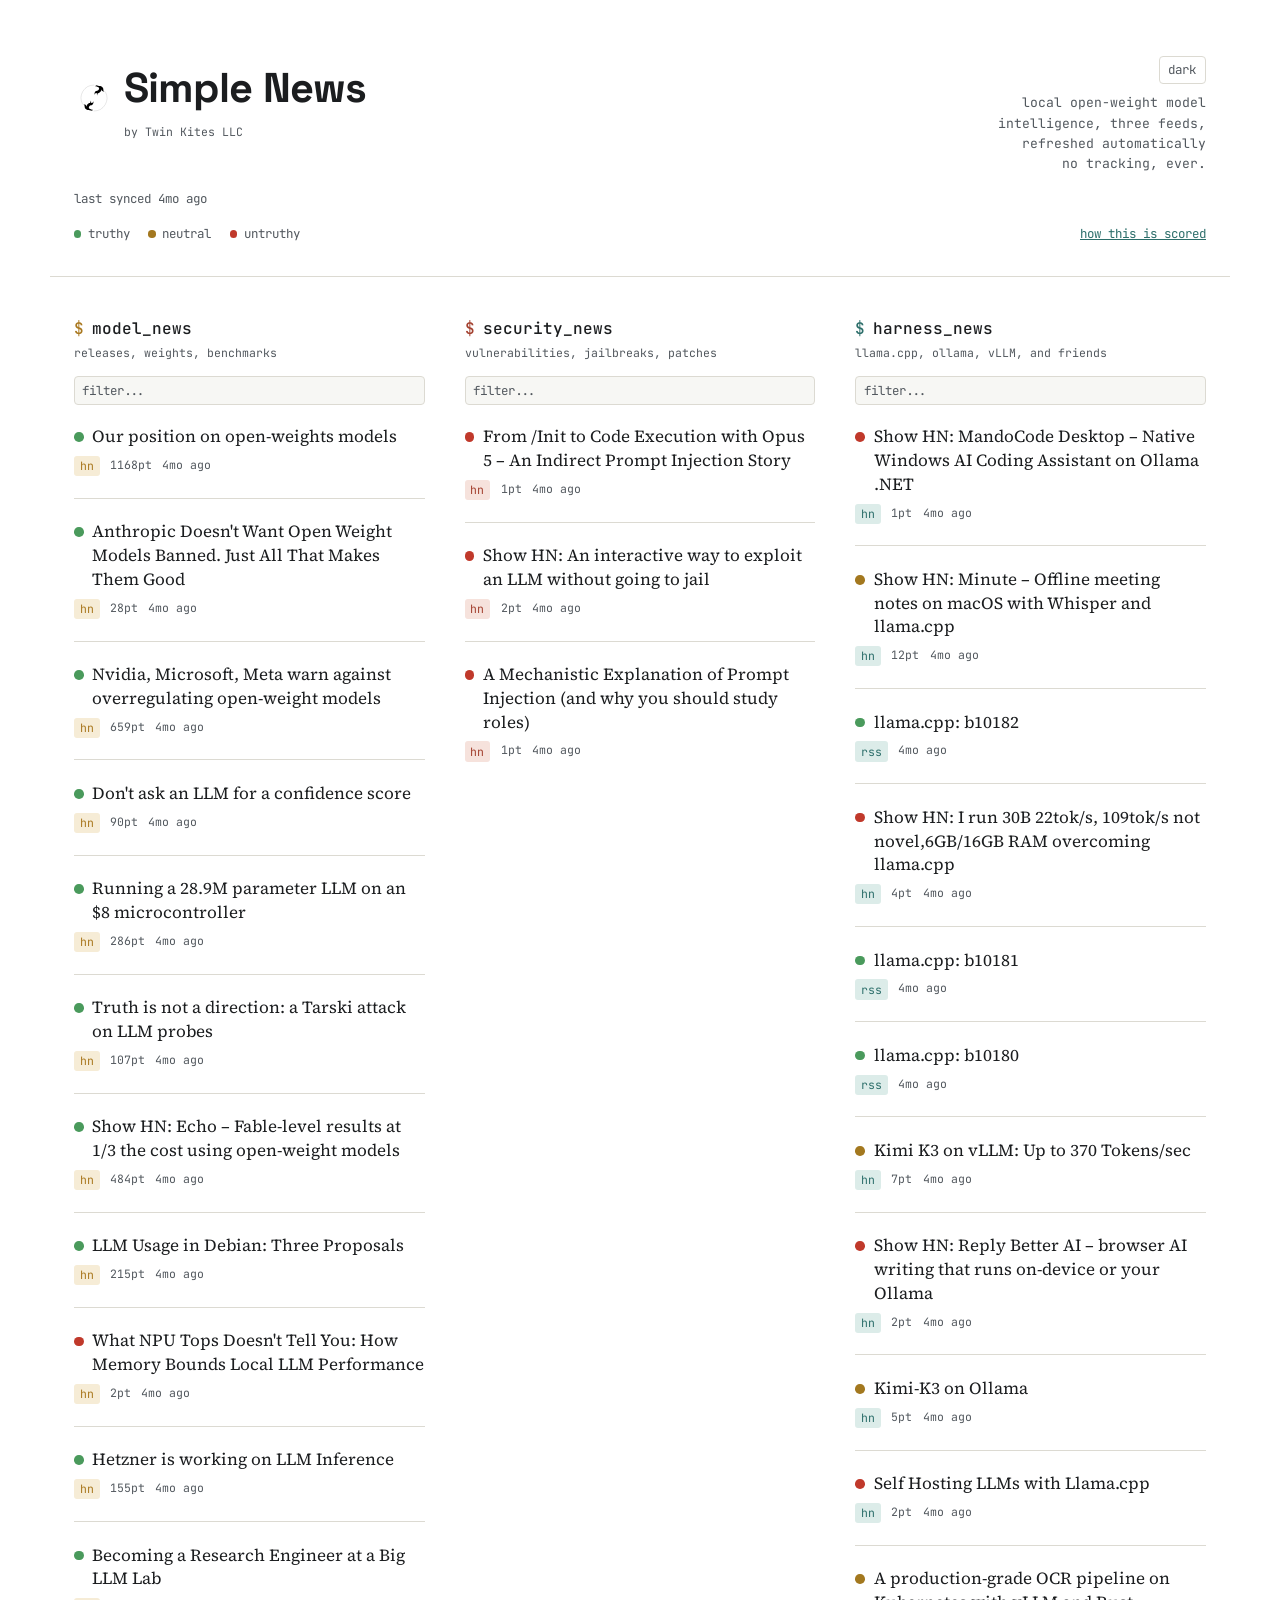
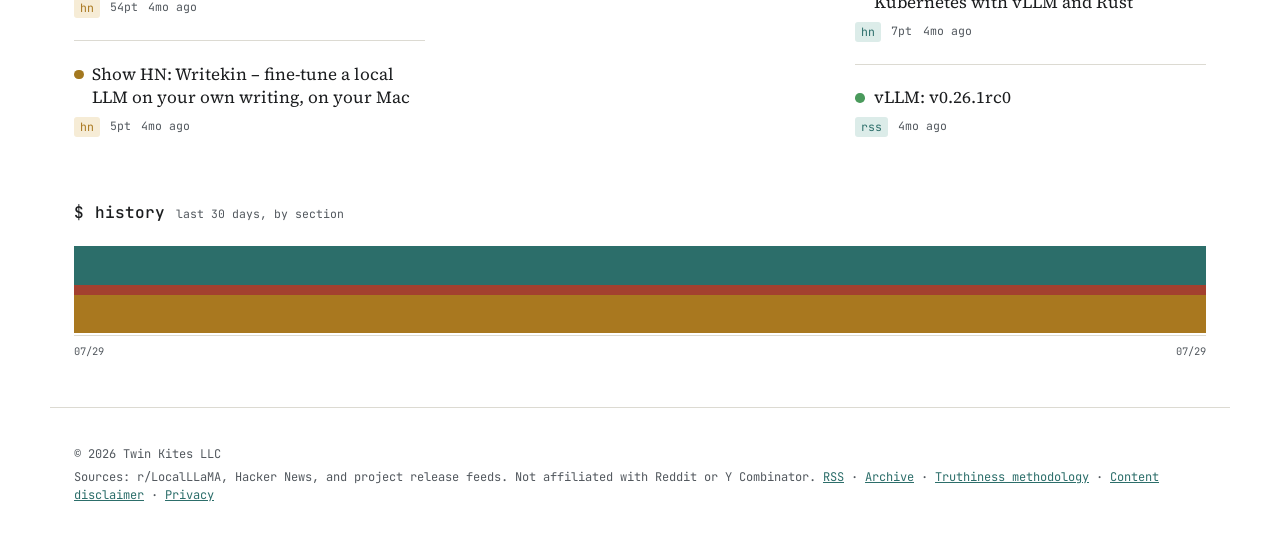
==== index.html @ e1ab5d45 "Add files via upload" ====
<!doctype html>
<html lang="en">
<head>
<meta charset="utf-8">
<meta name="viewport" content="width=device-width, initial-scale=1">
<title>Simple News - local open-weight model intelligence</title>
<meta name="description" content="A daily digest of local open-weight model news, security research, and inference harness updates, pulled from r/LocalLLaMA, Hacker News, and official project release feeds.">
<link rel="icon" href="assets/logo.svg" type="image/svg+xml">
<link rel="alternate" type="application/rss+xml" title="Simple News" href="feed.xml">
<link rel="stylesheet" href="assets/style.css">
<script>
try {
  if (localStorage.getItem("simplenews:theme") === "dark") {
    document.documentElement.setAttribute("data-theme", "dark");
  }
} catch {}
</script>
</head>
<body>
<header class="masthead">
  <div class="masthead-row">
    <div class="wordmark-group">
      <img src="assets/logo.svg" alt="" class="logo" width="40" height="40">
      <div>
        <h1 class="wordmark">Simple News</h1>
        <p class="byline">by Twin Kites LLC</p>
      </div>
    </div>
    <div class="masthead-right">
      <button class="theme-toggle" id="theme-toggle" type="button" aria-label="Toggle dark mode">dark</button>
      <p class="tagline">local open-weight model intelligence, three feeds, refreshed automatically<br>no tracking, ever.</p>
    </div>
  </div>
  <p class="meta-line" id="updated-line">syncing...</p>
  <p class="meta-line" id="archive-banner" hidden></p>
  <div class="legend truth-key">
    <span class="legend-item"><span class="truth-dot truth-green"></span> truthy</span>
    <span class="legend-item"><span class="truth-dot truth-yellow"></span> neutral</span>
    <span class="legend-item"><span class="truth-dot truth-red"></span> untruthy</span>
    <a class="legend-link" href="methodology.html">how this is scored</a>
  </div>
</header>

<main class="board" id="board">
  <section class="column" data-section="model">
    <h2 class="col-head"><span class="prompt">$</span> model_news</h2>
    <p class="col-sub">releases, weights, benchmarks</p>
    <input class="filter" type="search" placeholder="filter..." aria-label="Filter model news" data-target="model">
    <ol class="entries" id="model-entries" aria-live="polite"></ol>
  </section>

  <section class="column" data-section="security">
    <h2 class="col-head"><span class="prompt">$</span> security_news</h2>
    <p class="col-sub">vulnerabilities, jailbreaks, patches</p>
    <input class="filter" type="search" placeholder="filter..." aria-label="Filter security news" data-target="security">
    <ol class="entries" id="security-entries" aria-live="polite"></ol>
  </section>

  <section class="column" data-section="harness">
    <h2 class="col-head"><span class="prompt">$</span> harness_news</h2>
    <p class="col-sub">llama.cpp, ollama, vLLM, and friends</p>
    <input class="filter" type="search" placeholder="filter..." aria-label="Filter harness news" data-target="harness">
    <ol class="entries" id="harness-entries" aria-live="polite"></ol>
  </section>
</main>

<section class="history" aria-label="Daily item volume by section">
  <h2 class="col-head history-head"><span class="prompt">$</span> history <span class="history-sub">last 30 days, by section</span></h2>
  <div class="history-chart" id="history-chart"></div>
  <div class="history-labels" id="history-labels"></div>
</section>

<footer class="site-footer">
  <p>&copy; <span id="year"></span> Twin Kites LLC</p>
  <p class="footnote">
    Sources: r/LocalLLaMA, Hacker News, and project release feeds. Not affiliated with Reddit or Y Combinator.
    <a href="feed.xml">RSS</a> ·
    <a href="archive.html">Archive</a> ·
    <a href="methodology.html">Truthiness methodology</a> ·
    <a href="disclaimer.html">Content disclaimer</a> ·
    <a href="privacy.html">Privacy</a>
  </p>
</footer>

<script src="assets/theme.js"></script>
<script src="assets/app.js"></script>
</body>
</html>
---- assets/style.css ----
@font-face {
  font-family: "Space Grotesk";
  font-style: normal;
  font-weight: 400 700;
  font-display: swap;
  src: url("fonts/space-grotesk.woff2") format("woff2");
}

@font-face {
  font-family: "Source Serif 4";
  font-style: normal;
  font-weight: 400 600;
  font-display: swap;
  src: url("fonts/source-serif-4.woff2") format("woff2");
}

@font-face {
  font-family: "JetBrains Mono";
  font-style: normal;
  font-weight: 400 500;
  font-display: swap;
  src: url("fonts/jetbrains-mono.woff2") format("woff2");
}

:root {
  --paper: #ffffff;
  --paper-raised: #f7f7f4;
  --ink: #1b1d1f;
  --ink-soft: #52585e;
  --rule: #dcdad2;
  --accent-model: #a9781f;
  --accent-model-bg: #f6ecd6;
  --accent-security: #a3402f;
  --accent-security-bg: #f6e2dc;
  --accent-harness: #2c6e6a;
  --accent-harness-bg: #dcece9;
  --focus: #2c6e6a;

  --font-display: "Space Grotesk", ui-sans-serif, system-ui, sans-serif;
  --font-body: "Source Serif 4", Georgia, "Times New Roman", serif;
  --font-mono: "JetBrains Mono", ui-monospace, "SFMono-Regular", Menlo, monospace;
}

:root[data-theme="dark"] {
  --paper: #16181a;
  --paper-raised: #1e2123;
  --ink: #ecece7;
  --ink-soft: #a3a9ae;
  --rule: #33373a;
  --accent-model: #e8c05a;
  --accent-model-bg: #362c14;
  --accent-security: #e08674;
  --accent-security-bg: #3a221c;
  --accent-harness: #6fbdb6;
  --accent-harness-bg: #17302d;
  --focus: #6fbdb6;
}

* { box-sizing: border-box; }

html { color-scheme: light; }
html[data-theme="dark"] { color-scheme: dark; }

body {
  margin: 0;
  background: var(--paper);
  color: var(--ink);
  font-family: var(--font-body);
  line-height: 1.55;
  -webkit-font-smoothing: antialiased;
}

a { color: inherit; }

:focus-visible {
  outline: 2px solid var(--focus);
  outline-offset: 3px;
}

.masthead {
  max-width: 1180px;
  margin: 0 auto;
  padding: 3.5rem 1.5rem 2rem;
  border-bottom: 1px solid var(--rule);
}

.masthead-row {
  display: flex;
  align-items: flex-start;
  justify-content: space-between;
  gap: 1.5rem;
  flex-wrap: wrap;
}

.masthead-right {
  display: flex;
  flex-direction: column;
  align-items: flex-end;
  gap: 0.6rem;
  min-width: 0;
}

.wordmark-group {
  display: flex;
  align-items: center;
  gap: 0.6rem;
}

.logo {
  display: block;
  border-radius: 4px;
}

[data-theme="dark"] .logo {
  filter: invert(1);
}

.wordmark {
  font-family: var(--font-display);
  font-weight: 700;
  font-size: clamp(1.9rem, 3.4vw, 2.6rem);
  letter-spacing: -0.02em;
  margin: 0;
}

.byline {
  font-family: var(--font-mono);
  font-size: 0.72rem;
  color: var(--ink-soft);
  margin: 0.15rem 0 0;
}

.tagline {
  font-family: var(--font-mono);
  font-size: 0.82rem;
  color: var(--ink-soft);
  margin: 0;
  text-align: right;
  max-width: 32ch;
}

.meta-line {
  font-family: var(--font-mono);
  font-size: 0.78rem;
  color: var(--ink-soft);
  margin: 0.9rem 0 0;
}

.theme-toggle {
  font-family: var(--font-mono);
  font-size: 0.78rem;
  color: var(--ink-soft);
  background: none;
  border: 1px solid var(--rule);
  border-radius: 4px;
  padding: 0.35em 0.7em;
  cursor: pointer;
  flex: none;
}

.theme-toggle:hover { color: var(--ink); border-color: var(--ink-soft); }

.meta-line a { color: var(--focus); }

#archive-banner {
  color: var(--accent-model);
}

.board {
  max-width: 1180px;
  margin: 0 auto;
  padding: 2.5rem 1.5rem 4rem;
  display: grid;
  grid-template-columns: repeat(3, 1fr);
  gap: 2.5rem;
}

@media (max-width: 880px) {
  .board { grid-template-columns: 1fr; gap: 3rem; }
}

.board.single-column {
  grid-template-columns: 1fr;
  max-width: 760px;
}

.prose {
  font-size: 1rem;
  line-height: 1.7;
}

.prose h3 {
  font-family: var(--font-mono);
  font-size: 0.85rem;
  text-transform: uppercase;
  letter-spacing: 0.04em;
  color: var(--ink-soft);
  margin: 2rem 0 0.6rem;
}

.prose h3:first-child { margin-top: 0; }

.prose code, .prose pre {
  font-family: var(--font-mono);
  font-size: 0.82rem;
}

.prose pre {
  background: var(--paper-raised);
  border: 1px solid var(--rule);
  border-radius: 4px;
  padding: 1rem;
  overflow-x: auto;
  white-space: pre-wrap;
}

.prose ul { padding-left: 1.2em; }

.legend {
  display: flex;
  gap: 1.5em;
  flex-wrap: wrap;
  font-family: var(--font-mono);
  font-size: 0.85rem;
  margin: 0.8rem 0 1.6rem;
}

.legend-item { display: flex; align-items: center; gap: 0.5em; }

.truth-key {
  font-size: 0.78rem;
  margin: 1rem 0 0;
  color: var(--ink-soft);
}

.legend-link { color: var(--focus); margin-left: auto; }

.column { min-width: 0; }

.col-head {
  font-family: var(--font-mono);
  font-size: 1rem;
  font-weight: 500;
  margin: 0 0 0.15rem;
  display: flex;
  align-items: baseline;
  gap: 0.5em;
}

[data-section="model"] .prompt { color: var(--accent-model); }
[data-section="security"] .prompt { color: var(--accent-security); }
[data-section="harness"] .prompt { color: var(--accent-harness); }

.col-sub {
  font-family: var(--font-mono);
  font-size: 0.72rem;
  color: var(--ink-soft);
  margin: 0 0 0.9rem;
}

.filter {
  width: 100%;
  font-family: var(--font-mono);
  font-size: 0.78rem;
  color: var(--ink);
  background: var(--paper-raised);
  border: 1px solid var(--rule);
  border-radius: 4px;
  padding: 0.4em 0.6em;
  margin: 0 0 1.25rem;
}

.filter::placeholder { color: var(--ink-soft); }

.filter:focus-visible {
  outline: 2px solid var(--focus);
  outline-offset: 1px;
}

.entries {
  list-style: none;
  margin: 0;
  padding: 0;
  display: flex;
  flex-direction: column;
  gap: 1.35rem;
}

.entry {
  padding-bottom: 1.35rem;
  border-bottom: 1px solid var(--rule);
}

.entry:last-child {
  border-bottom: none;
  padding-bottom: 0;
}

.entry-title-row {
  display: flex;
  align-items: flex-start;
  gap: 0.55em;
  margin: 0 0 0.45rem;
}

.truth-gutter {
  flex: none;
  display: flex;
  align-items: center;
  justify-content: center;
  width: 0.6em;
  height: calc(1.06rem * 1.4); /* match .entry-title's line-box height so the dot centers on its first line, not a shorter box */
}

.entry-title {
  font-size: 1.06rem;
  font-weight: 400;
  line-height: 1.4;
  text-decoration: none;
}

.entry-title:hover { text-decoration: underline; text-underline-offset: 3px; }

.entry.is-read .entry-title { color: var(--ink-soft); }

.truth-dot {
  flex: none;
  width: 0.6em;
  height: 0.6em;
  border-radius: 50%;
  cursor: help;
}

.truth-dot.truth-green { background: #4a9a5c; }
.truth-dot.truth-yellow { background: #a3781f; }
.truth-dot.truth-red { background: #c0392b; }

.entry-meta {
  font-family: var(--font-mono);
  font-size: 0.72rem;
  color: var(--ink-soft);
  display: flex;
  flex-wrap: wrap;
  gap: 0.5em 0.9em;
  margin: 0;
}

.entry-meta .tag {
  padding: 0.1em 0.5em;
  border-radius: 3px;
}

[data-section="model"] .tag { color: var(--accent-model); background: var(--accent-model-bg); }
[data-section="security"] .tag { color: var(--accent-security); background: var(--accent-security-bg); }
[data-section="harness"] .tag { color: var(--accent-harness); background: var(--accent-harness-bg); }

.empty-state, .error-state {
  font-family: var(--font-mono);
  font-size: 0.85rem;
  color: var(--ink-soft);
  padding: 0.5rem 0;
}

.history {
  max-width: 1180px;
  margin: 0 auto;
  padding: 0 1.5rem 3rem;
}

.history-head {
  display: flex;
  align-items: baseline;
  gap: 0.7em;
  margin: 0 0 1.25rem;
}

.history-sub {
  font-family: var(--font-mono);
  font-size: 0.72rem;
  font-weight: 400;
  color: var(--ink-soft);
}

.history-chart {
  display: flex;
  align-items: flex-end;
  gap: 3px;
  height: 90px;
  border-bottom: 1px solid var(--rule);
  padding-bottom: 2px;
}

.history-day {
  flex: 1 1 0;
  display: flex;
  flex-direction: column;
  justify-content: flex-end;
  height: 100%;
  min-width: 4px;
  text-decoration: none;
  cursor: pointer;
}

.history-day:hover .history-segment { filter: brightness(1.15); }

[data-theme="dark"] .history-day:hover .history-segment { filter: brightness(1.3); }

.history-segment {
  width: 100%;
}

.history-segment.model { background: var(--accent-model); }
.history-segment.security { background: var(--accent-security); }
.history-segment.harness { background: var(--accent-harness); }

.history-empty {
  height: 100%;
  border-bottom: 1px dashed var(--rule);
}

.history-labels {
  display: flex;
  justify-content: space-between;
  font-family: var(--font-mono);
  font-size: 0.65rem;
  color: var(--ink-soft);
  margin-top: 0.4rem;
}

.site-footer {
  max-width: 1180px;
  margin: 0 auto;
  padding: 2rem 1.5rem 3rem;
  border-top: 1px solid var(--rule);
  font-family: var(--font-mono);
  font-size: 0.75rem;
  color: var(--ink-soft);
}

.site-footer p { margin: 0.3rem 0; }

.site-footer a { color: var(--focus); }

@media (prefers-reduced-motion: no-preference) {
  .entry { animation: rise 0.4s ease both; }
}

@keyframes rise {
  from { opacity: 0; transform: translateY(4px); }
  to { opacity: 1; transform: translateY(0); }
}
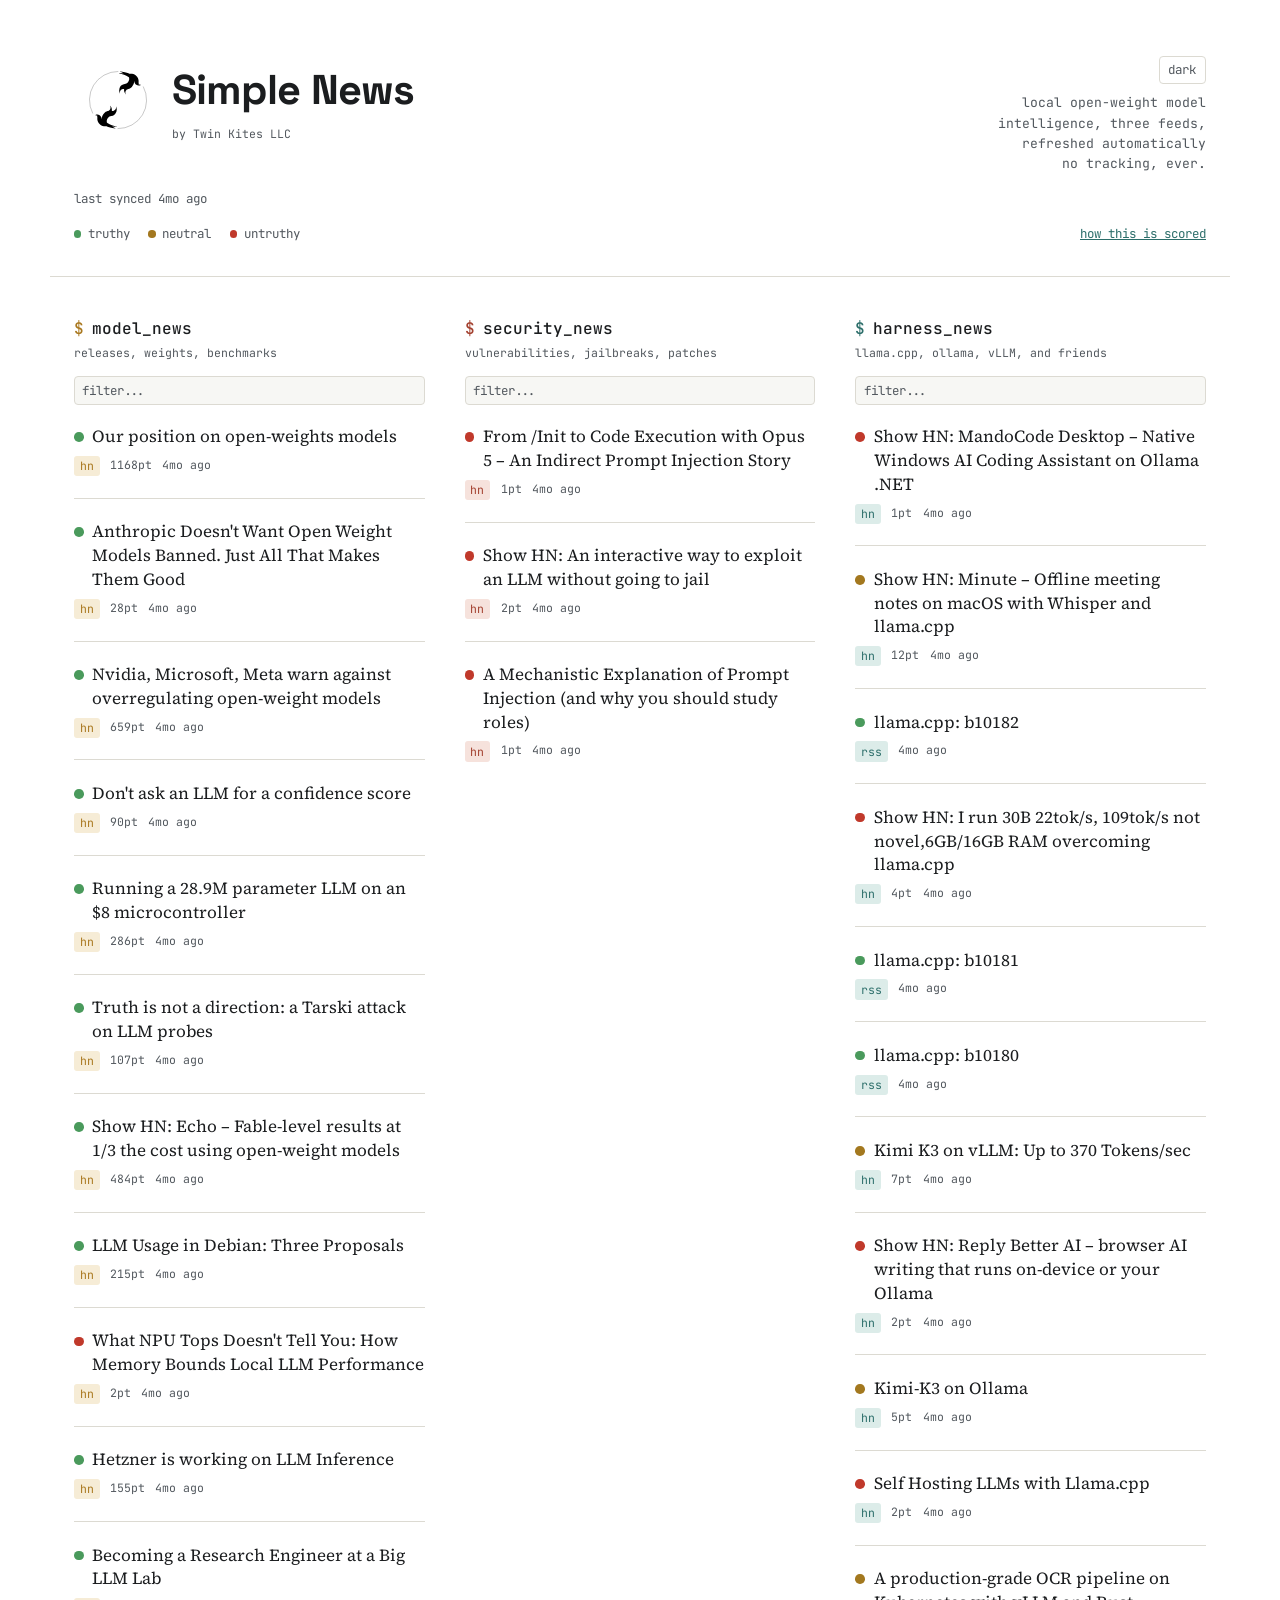
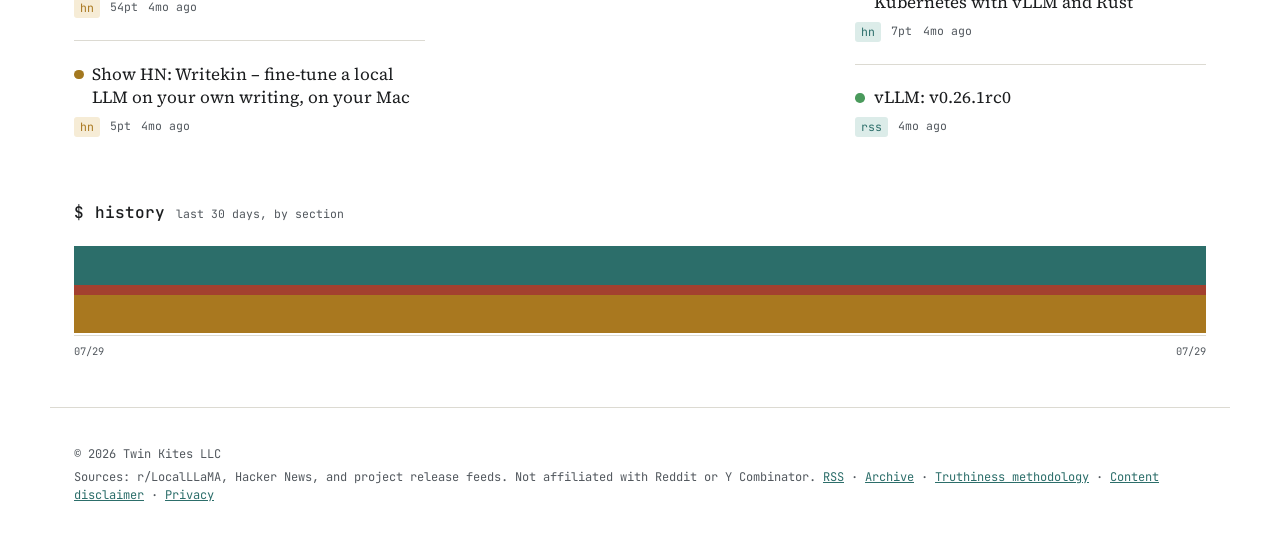
==== commit 606c6b82: "big logo made the logo correctly sized" ====
--- a/index.html
+++ b/index.html
@@ -20,7 +20,7 @@
 <header class="masthead">
   <div class="masthead-row">
     <div class="wordmark-group">
-      <img src="assets/logo.svg" alt="" class="logo" width="40" height="40">
+      <img src="assets/logo.svg" alt="" class="logo" width="88" height="88">
       <div>
         <h1 class="wordmark">Simple News</h1>
         <p class="byline">by Twin Kites LLC</p>
